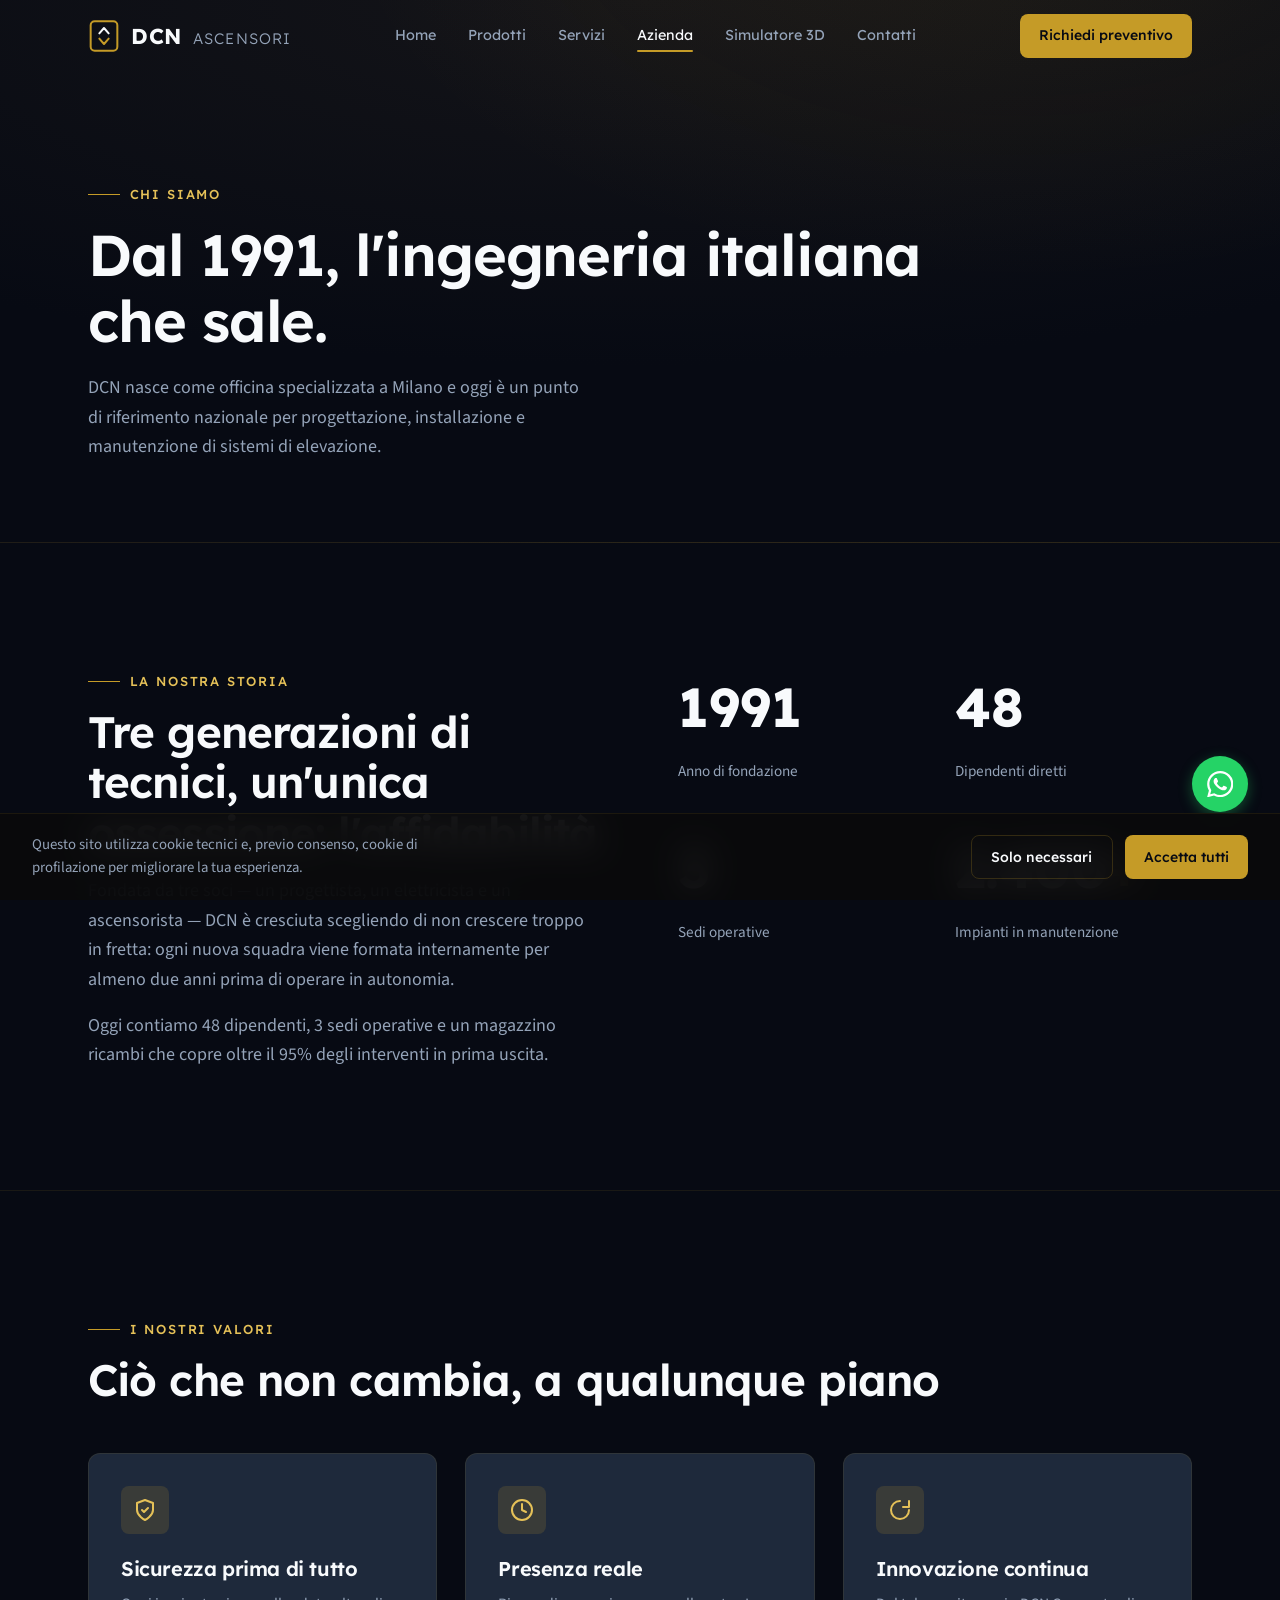
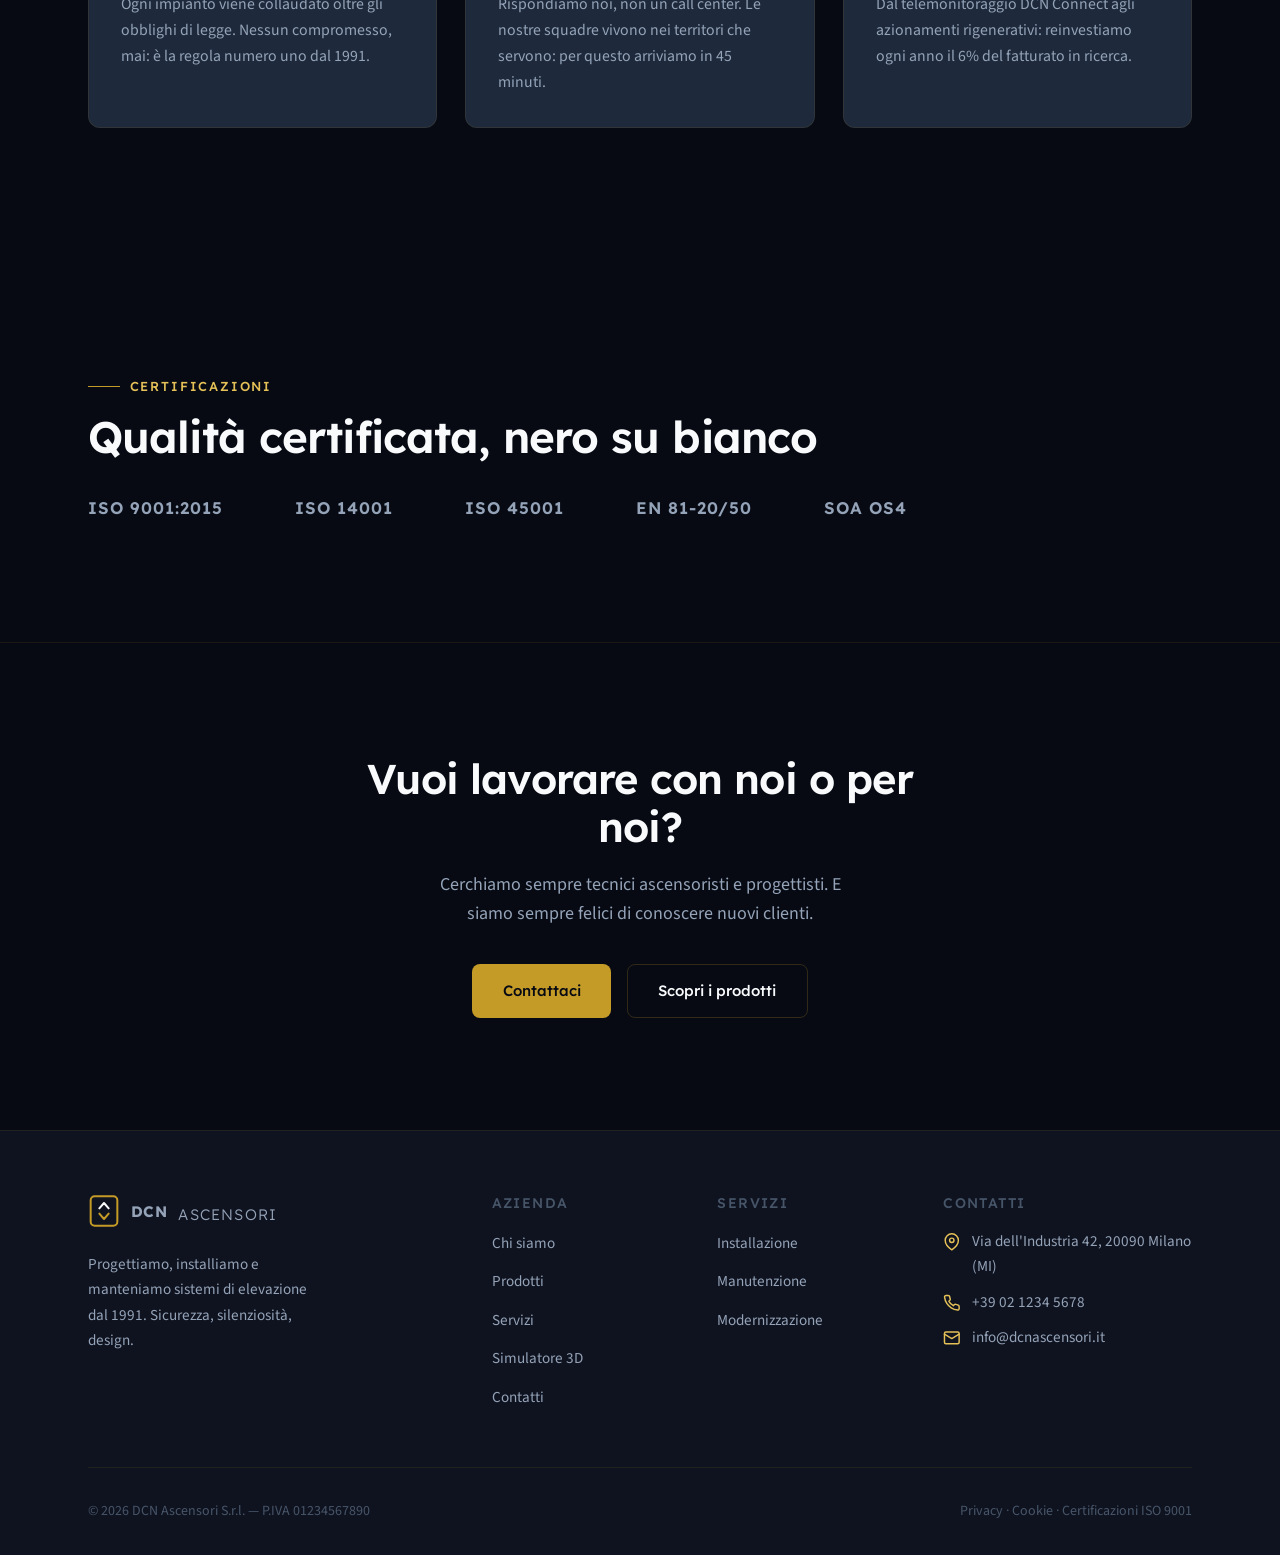
==== pages/azienda.html @ 8ec20c10 "inserito il prgetto completo" ====
<!DOCTYPE html>
<html lang="it">
<head>
  <meta charset="UTF-8" />
  <meta name="viewport" content="width=device-width, initial-scale=1.0" />
  <title>Azienda — DCN Ascensori</title>
  <meta name="description" content="DCN Ascensori dal 1991: storia, valori e certificazioni di un'azienda italiana specializzata in sistemi di elevazione." />
  <link rel="icon" type="image/svg+xml" href="../assets/img/favicon.svg" />

  <link rel="preconnect" href="https://fonts.googleapis.com" />
  <link rel="preconnect" href="https://fonts.gstatic.com" crossorigin />
  <link href="https://fonts.googleapis.com/css2?family=Lexend:wght@300;400;500;600;700&family=Source+Sans+3:wght@300;400;500;600&display=swap" rel="stylesheet" />

  <link rel="stylesheet" href="../css/base.css" />
  <link rel="stylesheet" href="../css/components.css" />
  <link rel="stylesheet" href="../css/pages.css" />
</head>
<body>

  <div class="page-loader" id="page-loader" aria-hidden="true"><div class="loader-spinner"></div></div>

  <header>
    <nav class="site-nav" aria-label="Principale">
      <div class="container">
        <a class="brand" href="../index.html" aria-label="DCN Ascensori — home">
          <svg viewBox="0 0 48 48" fill="none" aria-hidden="true">
            <rect x="4" y="2" width="40" height="44" rx="6" stroke="var(--accent)" stroke-width="3"/>
            <path d="M17 20l7-8 7 8" stroke="var(--text)" stroke-width="3" stroke-linecap="round" stroke-linejoin="round"/>
            <path d="M31 28l-7 8-7-8" stroke="var(--accent)" stroke-width="3" stroke-linecap="round" stroke-linejoin="round"/>
          </svg>
          DCN <span class="brand-suffix">Ascensori</span>
        </a>
        <ul class="nav-links" id="nav-links">
          <li><a href="../index.html">Home</a></li>
          <li><a href="prodotti.html">Prodotti</a></li>
          <li><a href="servizi.html">Servizi</a></li>
          <li><a href="azienda.html" aria-current="page">Azienda</a></li>
          <li><a href="elevator-3d.html">Simulatore 3D</a></li>
          <li><a href="contatti.html">Contatti</a></li>
        </ul>
        <a href="contatti.html" class="btn btn-primary btn-sm nav-cta">Richiedi preventivo</a>
        <button class="nav-toggle" aria-label="Apri menu" aria-expanded="false" aria-controls="nav-links">
          <svg class="icon-menu" viewBox="0 0 24 24" fill="none" stroke="currentColor" stroke-width="2" stroke-linecap="round"><path d="M4 7h16M4 12h16M4 17h16"/></svg>
          <svg class="icon-close" viewBox="0 0 24 24" fill="none" stroke="currentColor" stroke-width="2" stroke-linecap="round"><path d="M6 6l12 12M18 6L6 18"/></svg>
        </button>
      </div>
    </nav>
  </header>

  <main>
    <section class="page-hero">
      <div class="container">
        <span class="eyebrow reveal">Chi siamo</span>
        <h1 class="reveal">Dal 1991, l'ingegneria italiana che sale.</h1>
        <p class="section-lead reveal">DCN nasce come officina specializzata a Milano e oggi è un punto di riferimento nazionale per progettazione, installazione e manutenzione di sistemi di elevazione.</p>
      </div>
    </section>

    <section class="section" aria-labelledby="storia-title">
      <div class="container">
        <div class="history-block">
          <div>
            <span class="eyebrow reveal">La nostra storia</span>
            <h2 class="section-title reveal" id="storia-title">Tre generazioni di tecnici, un'unica ossessione: l'affidabilità</h2>
            <p class="section-lead reveal">Fondata da tre soci — un progettista, un elettricista e un ascensorista — DCN è cresciuta scegliendo di non crescere troppo in fretta: ogni nuova squadra viene formata internamente per almeno due anni prima di operare in autonomia.</p>
            <p class="section-lead reveal" style="margin-top:1rem;">Oggi contiamo 48 dipendenti, 3 sedi operative e un magazzino ricambi che copre oltre il 95% degli interventi in prima uscita.</p>
          </div>
          <div class="stats-grid reveal">
            <div>
              <div class="stat-value" data-count="1991" data-format="plain">0</div>
              <div class="stat-label">Anno di fondazione</div>
            </div>
            <div>
              <div class="stat-value" data-count="48">0</div>
              <div class="stat-label">Dipendenti diretti</div>
            </div>
            <div>
              <div class="stat-value" data-count="3">0</div>
              <div class="stat-label">Sedi operative</div>
            </div>
            <div>
              <div class="stat-value" data-count="2400">0<span class="suffix">+</span></div>
              <div class="stat-label">Impianti in manutenzione</div>
            </div>
          </div>
        </div>
      </div>
    </section>

    <section class="section solid-panel" aria-labelledby="valori-title">
      <div class="container">
        <span class="eyebrow reveal">I nostri valori</span>
        <h2 class="section-title reveal" id="valori-title">Ciò che non cambia, a qualunque piano</h2>

        <div class="values-grid">
          <article class="card reveal">
            <div class="card-icon">
              <svg viewBox="0 0 24 24" fill="none" stroke="currentColor" stroke-width="2" stroke-linecap="round" stroke-linejoin="round"><path d="M12 22s8-4 8-10V5l-8-3-8 3v7c0 6 8 10 8 10z"/><path d="M9 12l2 2 4-4"/></svg>
            </div>
            <h3>Sicurezza prima di tutto</h3>
            <p>Ogni impianto viene collaudato oltre gli obblighi di legge. Nessun compromesso, mai: è la regola numero uno dal 1991.</p>
          </article>
          <article class="card reveal" data-reveal-delay="1">
            <div class="card-icon">
              <svg viewBox="0 0 24 24" fill="none" stroke="currentColor" stroke-width="2" stroke-linecap="round" stroke-linejoin="round"><circle cx="12" cy="12" r="10"/><path d="M12 6v6l4 2"/></svg>
            </div>
            <h3>Presenza reale</h3>
            <p>Rispondiamo noi, non un call center. Le nostre squadre vivono nei territori che servono: per questo arriviamo in 45 minuti.</p>
          </article>
          <article class="card reveal" data-reveal-delay="2">
            <div class="card-icon">
              <svg viewBox="0 0 24 24" fill="none" stroke="currentColor" stroke-width="2" stroke-linecap="round" stroke-linejoin="round"><path d="M21 12a9 9 0 1 1-9-9"/><path d="M21 3v6h-6"/></svg>
            </div>
            <h3>Innovazione continua</h3>
            <p>Dal telemonitoraggio DCN Connect agli azionamenti rigenerativi: reinvestiamo ogni anno il 6% del fatturato in ricerca.</p>
          </article>
        </div>
      </div>
    </section>

    <section class="section" aria-labelledby="cert-title">
      <div class="container">
        <span class="eyebrow reveal">Certificazioni</span>
        <h2 class="section-title reveal" id="cert-title">Qualità certificata, nero su bianco</h2>
        <div class="logo-strip reveal" style="justify-content:flex-start;margin-top:2rem;">
          <span>ISO 9001:2015</span>
          <span>ISO 14001</span>
          <span>ISO 45001</span>
          <span>EN 81-20/50</span>
          <span>SOA OS4</span>
        </div>
      </div>
    </section>

    <section class="cta-band solid-panel" aria-labelledby="cta-title" style="border-top:1px solid var(--border);">
      <div class="container">
        <h2 class="reveal" id="cta-title" style="font-size:clamp(1.8rem,4vw,2.6rem);">Vuoi lavorare con noi o per noi?</h2>
        <p class="reveal" style="color:var(--text-muted);margin:1.2rem auto 2.2rem;max-width:48ch;">Cerchiamo sempre tecnici ascensoristi e progettisti. E siamo sempre felici di conoscere nuovi clienti.</p>
        <div class="hero-ctas reveal" style="display:flex;justify-content:center;gap:1rem;flex-wrap:wrap;">
          <a href="contatti.html" class="btn btn-primary">Contattaci</a>
          <a href="prodotti.html" class="btn btn-ghost">Scopri i prodotti</a>
        </div>
      </div>
    </section>
  </main>

  <footer class="site-footer">
    <div class="container">
      <div class="footer-grid">
        <div class="footer-about">
          <a class="brand" href="../index.html">
            <svg viewBox="0 0 48 48" fill="none" aria-hidden="true">
              <rect x="4" y="2" width="40" height="44" rx="6" stroke="var(--accent)" stroke-width="3"/>
              <path d="M17 20l7-8 7 8" stroke="var(--text)" stroke-width="3" stroke-linecap="round" stroke-linejoin="round"/>
              <path d="M31 28l-7 8-7-8" stroke="var(--accent)" stroke-width="3" stroke-linecap="round" stroke-linejoin="round"/>
            </svg>
            DCN <span class="brand-suffix">Ascensori</span>
          </a>
          <p>Progettiamo, installiamo e manteniamo sistemi di elevazione dal 1991. Sicurezza, silenziosità, design.</p>
        </div>
        <div>
          <h4>Azienda</h4>
          <ul>
            <li><a href="azienda.html">Chi siamo</a></li>
            <li><a href="prodotti.html">Prodotti</a></li>
            <li><a href="servizi.html">Servizi</a></li>
            <li><a href="elevator-3d.html">Simulatore 3D</a></li>
            <li><a href="contatti.html">Contatti</a></li>
          </ul>
        </div>
        <div>
          <h4>Servizi</h4>
          <ul>
            <li><a href="servizi.html#installazione">Installazione</a></li>
            <li><a href="servizi.html#manutenzione">Manutenzione</a></li>
            <li><a href="servizi.html#modernizzazione">Modernizzazione</a></li>
          </ul>
        </div>
        <div>
          <h4>Contatti</h4>
          <ul class="footer-contact">
            <li>
              <svg viewBox="0 0 24 24" fill="none" stroke="currentColor" stroke-width="2" stroke-linecap="round" stroke-linejoin="round" aria-hidden="true"><path d="M21 10c0 7-9 13-9 13s-9-6-9-13a9 9 0 0 1 18 0z"/><circle cx="12" cy="10" r="3"/></svg>
              Via dell'Industria 42, 20090 Milano (MI)
            </li>
            <li>
              <svg viewBox="0 0 24 24" fill="none" stroke="currentColor" stroke-width="2" stroke-linecap="round" stroke-linejoin="round" aria-hidden="true"><path d="M22 16.92v3a2 2 0 0 1-2.18 2 19.79 19.79 0 0 1-8.63-3.07 19.5 19.5 0 0 1-6-6 19.79 19.79 0 0 1-3.07-8.67A2 2 0 0 1 4.11 2h3a2 2 0 0 1 2 1.72c.13.96.36 1.9.7 2.81a2 2 0 0 1-.45 2.11L8.09 9.91a16 16 0 0 0 6 6l1.27-1.27a2 2 0 0 1 2.11-.45c.91.34 1.85.57 2.81.7A2 2 0 0 1 22 16.92z"/></svg>
              +39 02 1234 5678
            </li>
            <li>
              <svg viewBox="0 0 24 24" fill="none" stroke="currentColor" stroke-width="2" stroke-linecap="round" stroke-linejoin="round" aria-hidden="true"><rect x="2" y="4" width="20" height="16" rx="2"/><path d="M22 7l-10 6L2 7"/></svg>
              info@dcnascensori.it
            </li>
          </ul>
        </div>
      </div>
      <div class="footer-bottom">
        <span>&copy; <span id="current-year">2026</span> DCN Ascensori S.r.l. — P.IVA 01234567890</span>
        <span>Privacy · Cookie · Certificazioni ISO 9001</span>
      </div>
    </div>
  </footer>

  <button class="scroll-top" id="scroll-top" aria-label="Torna in cima">
    <svg viewBox="0 0 24 24" fill="none" stroke="currentColor" stroke-width="2.5" stroke-linecap="round" stroke-linejoin="round" width="22" height="22"><path d="M18 15l-6-6-6 6"/></svg>
  </button>
  <a class="floating-contact" href="https://wa.me/390212345678?text=Salve%2C%20vorrei%20informazioni%20sui%20vostri%20ascensori." target="_blank" rel="noopener noreferrer" aria-label="Contattaci su WhatsApp">
    <svg viewBox="0 0 24 24" fill="currentColor" width="28" height="28"><path d="M17.472 14.382c-.297-.149-1.758-.867-2.03-.967-.273-.099-.471-.148-.67.15-.197.297-.767.966-.94 1.164-.173.199-.347.223-.644.075-.297-.15-1.255-.463-2.39-1.475-.883-.788-1.48-1.761-1.653-2.059-.173-.297-.018-.458.13-.606.134-.133.298-.347.446-.52.149-.174.198-.298.298-.497.099-.198.05-.371-.025-.52-.075-.149-.669-1.612-.916-2.207-.242-.579-.487-.5-.669-.51-.173-.008-.371-.01-.57-.01-.198 0-.52.074-.792.372-.272.297-1.04 1.016-1.04 2.479 0 1.462 1.065 2.875 1.213 3.074.149.198 2.096 3.2 5.077 4.487.709.306 1.262.489 1.694.625.712.227 1.36.195 1.871.118.571-.085 1.758-.719 2.006-1.413.248-.694.248-1.289.173-1.413-.074-.124-.272-.198-.57-.347m-5.421 7.403h-.004a9.87 9.87 0 01-5.031-1.378l-.361-.214-3.741.982.998-3.648-.235-.374a9.86 9.86 0 01-1.51-5.26c.001-5.45 4.436-9.884 9.888-9.884 2.64 0 5.122 1.03 6.988 2.898a9.825 9.825 0 012.893 6.994c-.003 5.45-4.437 9.884-9.885 9.884m8.413-18.297A11.815 11.815 0 0012.05 0C5.495 0 .16 5.335.157 11.892c0 2.096.547 4.142 1.588 5.945L.057 24l6.305-1.654a11.882 11.882 0 005.683 1.448h.005c6.554 0 11.89-5.335 11.893-11.893a11.821 11.821 0 00-3.48-8.413z"/></svg>
  </a>
  <div class="cookie-banner" id="cookie-banner" role="dialog" aria-label="Consenso cookie">
    <div class="cookie-text"><p>Questo sito utilizza cookie tecnici e, previo consenso, cookie di profilazione per migliorare la tua esperienza.</p></div>
    <div class="cookie-actions">
      <button class="btn btn-ghost btn-sm" id="cookie-reject">Solo necessari</button>
      <button class="btn btn-primary btn-sm" id="cookie-accept">Accetta tutti</button>
    </div>
  </div>

  <script src="../js/main.js" defer></script>
</body>
</html>
---- css/base.css ----
/* ============================================================
   DCN Ascensori — base.css
   Design tokens, reset, tipografia, utility condivise
   ============================================================ */

:root {
  /* Colori */
  --bg: #070a13;
  --bg-elevated: #0f131f;
  --surface: #1e293b;
  --surface-2: #2d3748;
  --border: rgba(197, 155, 39, 0.1);
  --border-strong: rgba(197, 155, 39, 0.22);
  --text: #f8fafc;
  --text-muted: #94a3b8;
  --text-faint: #475569;
  --accent: #c59b27;
  --accent-bright: #e5c158;
  --accent-dim: rgba(197, 155, 39, 0.16);
  --accent-contrast: #070a13;

  /* Tipografia */
  --font-display: 'Lexend', sans-serif;
  --font-body: 'Source Sans 3', sans-serif;

  /* Scala z-index */
  --z-bg: -10;
  --z-content: 2;
  --z-overlay: 4;
  --z-nav: 50;
  --z-modal: 100;

  /* Motion */
  --ease-out: cubic-bezier(0.22, 1, 0.36, 1);
  --dur-fast: 200ms;
  --dur-med: 450ms;
  --dur-slow: 900ms;

  /* Layout */
  --container: 72rem;
  --nav-height: 4.5rem;
  --radius: 0.75rem;
  --radius-sm: 0.5rem;
}

*, *::before, *::after {
  margin: 0;
  padding: 0;
  box-sizing: border-box;
}

html {
  scroll-behavior: smooth;
}

html, body {
  overflow-x: hidden;
}

body {
  font-family: var(--font-body);
  font-size: 1.0625rem;
  line-height: 1.65;
  background: var(--bg);
  color: var(--text);
  -webkit-font-smoothing: antialiased;
  text-rendering: optimizeLegibility;
}

h1, h2, h3, h4 {
  font-family: var(--font-display);
  font-weight: 600;
  line-height: 1.15;
  letter-spacing: -0.02em;
}

p {
  max-width: 65ch;
}

img, svg, video, canvas {
  display: block;
  max-width: 100%;
}

a {
  color: inherit;
  text-decoration: none;
}

button {
  font: inherit;
  border: none;
  background: none;
  cursor: pointer;
}

::selection {
  background: var(--accent);
  color: var(--accent-contrast);
}

:focus-visible {
  outline: 2px solid var(--accent-bright);
  outline-offset: 3px;
  border-radius: 2px;
}

/* ---------- Utility ---------- */

.container {
  width: 100%;
  max-width: var(--container);
  margin-inline: auto;
  padding-inline: 1.5rem;
}

.eyebrow {
  display: inline-flex;
  align-items: center;
  gap: 0.6rem;
  font-family: var(--font-display);
  font-size: 0.8125rem;
  font-weight: 500;
  text-transform: uppercase;
  letter-spacing: 0.14em;
  color: var(--accent-bright);
}

.eyebrow::before {
  content: '';
  width: 2rem;
  height: 1px;
  background: var(--accent);
}

.section {
  padding-block: clamp(4rem, 10vw, 7.5rem);
}

.section-title {
  font-size: clamp(1.75rem, 4vw, 2.75rem);
  margin-top: 0.9rem;
  margin-bottom: 1.1rem;
}

.section-lead {
  color: var(--text-muted);
  font-size: 1.125rem;
}

.visually-hidden {
  position: absolute;
  width: 1px;
  height: 1px;
  overflow: hidden;
  clip: rect(0 0 0 0);
  white-space: nowrap;
}

/* ---------- Reveal on scroll ---------- */

.reveal {
  opacity: 0;
  transform: translateY(28px);
  transition:
    opacity var(--dur-slow) var(--ease-out),
    transform var(--dur-slow) var(--ease-out);
}

.reveal.is-visible {
  opacity: 1;
  transform: translateY(0);
}

.reveal-blur {
  opacity: 0;
  transform: translateY(32px);
  filter: blur(8px);
  transition:
    opacity 1s var(--ease-out),
    transform 1s var(--ease-out),
    filter 1s var(--ease-out);
}

.reveal-blur.is-visible {
  opacity: 1;
  transform: translateY(0);
  filter: blur(0);
}

[data-reveal-delay='1'] { transition-delay: 100ms; }
[data-reveal-delay='2'] { transition-delay: 200ms; }
[data-reveal-delay='3'] { transition-delay: 300ms; }

/* ---------- Reduced motion ---------- */

@media (prefers-reduced-motion: reduce) {
  html {
    scroll-behavior: auto;
  }

  *, *::before, *::after {
    animation-duration: 0.01ms !important;
    animation-iteration-count: 1 !important;
    transition-duration: 0.01ms !important;
  }

  .reveal, .reveal-blur {
    opacity: 1;
    transform: none;
    filter: none;
  }
}
---- css/components.css ----
/* ============================================================
   DCN Ascensori — components.css
   Navigazione, bottoni, card, form, footer
   ============================================================ */

/* ---------- Navigazione ---------- */

.site-nav {
  position: fixed;
  top: 0;
  left: 0;
  right: 0;
  z-index: var(--z-nav);
  height: var(--nav-height);
  display: flex;
  align-items: center;
  transition: background var(--dur-fast) ease, border-color var(--dur-fast) ease;
  border-bottom: 1px solid transparent;
}

.site-nav.is-scrolled {
  background: rgba(10, 10, 11, 0.82);
  backdrop-filter: blur(14px);
  -webkit-backdrop-filter: blur(14px);
  border-bottom-color: var(--border);
}

.site-nav .container {
  display: flex;
  align-items: center;
  justify-content: space-between;
  gap: 2rem;
}

.brand {
  display: inline-flex;
  align-items: center;
  gap: 0.7rem;
  font-family: var(--font-display);
  font-weight: 700;
  font-size: 1.35rem;
  letter-spacing: 0.02em;
}

.brand svg {
  width: 2rem;
  height: 2rem;
}

.brand .brand-suffix {
  font-weight: 300;
  color: var(--text-muted);
  font-size: 0.95rem;
  letter-spacing: 0.08em;
  text-transform: uppercase;
  margin-top: 0.35rem;
}

.nav-links {
  display: flex;
  align-items: center;
  gap: 2rem;
  list-style: none;
}

.nav-links a {
  font-family: var(--font-display);
  font-size: 0.9rem;
  font-weight: 400;
  color: var(--text-muted);
  transition: color var(--dur-fast) ease;
  padding-block: 0.5rem;
}

.nav-links a:hover,
.nav-links a[aria-current='page'] {
  color: var(--text);
}

.nav-links a[aria-current='page'] {
  position: relative;
}

.nav-links a[aria-current='page']::after {
  content: '';
  position: absolute;
  left: 0;
  right: 0;
  bottom: 0;
  height: 2px;
  background: var(--accent);
  border-radius: 2px;
}

.nav-cta {
  display: none;
}

@media (min-width: 900px) {
  .nav-cta { display: inline-flex; }
}

/* Toggle mobile */
.nav-toggle {
  display: none;
  width: 44px;
  height: 44px;
  align-items: center;
  justify-content: center;
  color: var(--text);
  cursor: pointer;
}

.nav-toggle svg { width: 26px; height: 26px; }
.nav-toggle .icon-close { display: none; }

@media (max-width: 899px) {
  .nav-toggle { display: inline-flex; }

  .nav-links {
    position: fixed;
    inset: var(--nav-height) 0 auto 0;
    flex-direction: column;
    align-items: stretch;
    gap: 0;
    background: rgba(10, 10, 11, 0.97);
    backdrop-filter: blur(18px);
    -webkit-backdrop-filter: blur(18px);
    border-bottom: 1px solid var(--border);
    padding: 0.75rem 1.5rem 1.5rem;
    transform: translateY(-8px);
    opacity: 0;
    visibility: hidden;
    transition:
      opacity var(--dur-fast) ease,
      transform var(--dur-fast) ease,
      visibility var(--dur-fast);
  }

  .nav-links.is-open {
    opacity: 1;
    transform: translateY(0);
    visibility: visible;
  }

  .nav-links a {
    display: block;
    padding: 0.9rem 0.25rem;
    font-size: 1.05rem;
    border-bottom: 1px solid var(--border);
  }

  .nav-links li:last-child a { border-bottom: none; }

  body.nav-open .nav-toggle .icon-menu { display: none; }
  body.nav-open .nav-toggle .icon-close { display: block; }
}

/* ---------- Bottoni ---------- */

.btn {
  display: inline-flex;
  align-items: center;
  justify-content: center;
  gap: 0.55rem;
  font-family: var(--font-display);
  font-size: 0.9375rem;
  font-weight: 500;
  padding: 0.85rem 1.9rem;
  border-radius: var(--radius-sm);
  cursor: pointer;
  transition:
    background var(--dur-fast) ease,
    border-color var(--dur-fast) ease,
    color var(--dur-fast) ease,
    box-shadow var(--dur-fast) ease;
  min-height: 44px;
}

.btn svg { width: 1.1em; height: 1.1em; }

.btn-primary {
  background: var(--accent);
  color: var(--accent-contrast);
}

.btn-primary:hover {
  background: var(--accent-bright);
  box-shadow: 0 8px 30px rgba(212, 163, 25, 0.25);
}

.btn-ghost {
  background: transparent;
  color: var(--text);
  border: 1px solid var(--border-strong);
}

.btn-ghost:hover {
  border-color: var(--accent);
  color: var(--accent-bright);
}

.btn-sm {
  padding: 0.55rem 1.2rem;
  font-size: 0.875rem;
}

/* ---------- Card ---------- */

.card {
  background: var(--surface);
  border: 1px solid var(--border);
  border-radius: var(--radius);
  padding: 2rem;
  transition:
    border-color var(--dur-fast) ease,
    background var(--dur-fast) ease,
    box-shadow var(--dur-med) var(--ease-out);
}

a.card { cursor: pointer; }

.card:hover {
  border-color: var(--border-strong);
  background: var(--surface-2);
  box-shadow: 0 20px 50px rgba(0, 0, 0, 0.45);
}

.card-icon {
  display: inline-flex;
  align-items: center;
  justify-content: center;
  width: 3rem;
  height: 3rem;
  border-radius: var(--radius-sm);
  background: var(--accent-dim);
  color: var(--accent-bright);
  margin-bottom: 1.4rem;
}

.card-icon svg { width: 1.5rem; height: 1.5rem; }

.card h3 {
  font-size: 1.25rem;
  margin-bottom: 0.7rem;
}

.card p {
  color: var(--text-muted);
  font-size: 0.9875rem;
}

.card-link {
  display: inline-flex;
  align-items: center;
  gap: 0.4rem;
  margin-top: 1.3rem;
  font-family: var(--font-display);
  font-size: 0.875rem;
  font-weight: 500;
  color: var(--accent-bright);
  transition: gap var(--dur-fast) ease;
}

.card:hover .card-link { gap: 0.7rem; }

/* ---------- Form ---------- */

.form-grid {
  display: grid;
  grid-template-columns: 1fr 1fr;
  gap: 1.25rem;
}

.form-field {
  display: flex;
  flex-direction: column;
  gap: 0.45rem;
}

.form-field.full { grid-column: 1 / -1; }

.form-field label {
  font-family: var(--font-display);
  font-size: 0.875rem;
  font-weight: 500;
  color: var(--text-muted);
}

.form-field label .required {
  color: var(--accent-bright);
}

.form-field input,
.form-field select,
.form-field textarea {
  font: inherit;
  color: var(--text);
  background: var(--bg-elevated);
  border: 1px solid var(--border-strong);
  border-radius: var(--radius-sm);
  padding: 0.8rem 1rem;
  min-height: 44px;
  transition: border-color var(--dur-fast) ease;
  width: 100%;
}

.form-field textarea {
  resize: vertical;
  min-height: 8rem;
}

.form-field input:focus,
.form-field select:focus,
.form-field textarea:focus {
  outline: none;
  border-color: var(--accent);
}

.form-field input[aria-invalid='true'],
.form-field textarea[aria-invalid='true'] {
  border-color: #dc6a5a;
}

.form-error {
  font-size: 0.8375rem;
  color: #e08477;
  min-height: 1.1em;
}

.form-success {
  display: none;
  align-items: flex-start;
  gap: 0.8rem;
  background: rgba(74, 160, 100, 0.12);
  border: 1px solid rgba(74, 160, 100, 0.4);
  border-radius: var(--radius-sm);
  padding: 1rem 1.25rem;
  color: #9fd6ae;
  margin-top: 1.25rem;
}

.form-success.is-visible { display: flex; }

@media (max-width: 640px) {
  .form-grid { grid-template-columns: 1fr; }
}

/* ---------- Footer ---------- */

.site-footer {
  position: relative;
  z-index: var(--z-content);
  background: var(--bg-elevated);
  border-top: 1px solid var(--border);
  padding-block: 4rem 2rem;
}

.footer-grid {
  display: grid;
  grid-template-columns: 2fr 1fr 1fr 1.4fr;
  gap: 3rem;
  margin-bottom: 3.5rem;
}

.footer-grid h4 {
  font-size: 0.875rem;
  text-transform: uppercase;
  letter-spacing: 0.1em;
  color: var(--text-faint);
  margin-bottom: 1.1rem;
  font-weight: 500;
}

.footer-grid ul {
  list-style: none;
  display: flex;
  flex-direction: column;
  gap: 0.65rem;
}

.footer-grid a {
  color: var(--text-muted);
  font-size: 0.95rem;
  transition: color var(--dur-fast) ease;
}

.footer-grid a:hover { color: var(--text); }

.footer-about p {
  color: var(--text-muted);
  font-size: 0.95rem;
  margin-top: 1rem;
  max-width: 30ch;
}

.footer-contact li {
  display: flex;
  gap: 0.7rem;
  align-items: flex-start;
  color: var(--text-muted);
  font-size: 0.95rem;
}

.footer-contact svg {
  width: 1.1rem;
  height: 1.1rem;
  flex-shrink: 0;
  margin-top: 0.25rem;
  color: var(--accent-bright);
}

.footer-bottom {
  display: flex;
  align-items: center;
  justify-content: space-between;
  gap: 1rem;
  flex-wrap: wrap;
  padding-top: 2rem;
  border-top: 1px solid var(--border);
  color: var(--text-faint);
  font-size: 0.875rem;
}

@media (max-width: 900px) {
  .footer-grid { grid-template-columns: 1fr 1fr; }
}

@media (max-width: 560px) {
  .footer-grid { grid-template-columns: 1fr; gap: 2.25rem; }
}

/* ---------- Testimonials Carousel ---------- */

.testimonials-grid {
  display: grid;
  grid-template-columns: repeat(3, 1fr);
  gap: 2rem;
  margin-top: 3rem;
}

.testimonial-card {
  background: var(--surface);
  border: 1px solid var(--border);
  border-radius: var(--radius);
  padding: 2.25rem 2rem;
  display: flex;
  flex-direction: column;
  gap: 1.25rem;
  transition:
    border-color var(--dur-fast) ease,
    background var(--dur-fast) ease,
    box-shadow var(--dur-med) var(--ease-out);
}

.testimonial-card:hover {
  border-color: var(--border-strong);
  background: var(--surface-2);
  box-shadow: 0 20px 50px rgba(0, 0, 0, 0.4);
}

.testimonial-stars {
  display: flex;
  gap: 0.2rem;
  font-size: 1.15rem;
  color: var(--accent-bright);
}

.testimonial-quote {
  font-style: italic;
  font-size: 1.075rem;
  line-height: 1.7;
  color: var(--text);
  position: relative;
  padding-left: 1.25rem;
  border-left: 2px solid var(--accent-dim);
  flex-grow: 1;
}

.testimonial-quote::before {
  content: '\201C';
  position: absolute;
  top: -0.4rem;
  left: -0.1rem;
  font-size: 2.2rem;
  font-style: normal;
  line-height: 1;
  color: var(--accent);
  opacity: 0.45;
}

.testimonial-author {
  display: flex;
  flex-direction: column;
  gap: 0.15rem;
  margin-top: auto;
}

.testimonial-author strong {
  font-family: var(--font-display);
  font-weight: 600;
  font-size: 0.9375rem;
  color: var(--text);
}

.testimonial-author span {
  font-size: 0.8375rem;
  color: var(--text-faint);
}

@media (max-width: 900px) {
  .testimonials-grid { grid-template-columns: 1fr 1fr; }
}

@media (max-width: 640px) {
  .testimonials-grid { grid-template-columns: 1fr; }
}

/* ---------- FAQ Accordion ---------- */

.faq-list {
  display: flex;
  flex-direction: column;
  gap: 0.75rem;
  margin-top: 3rem;
  max-width: 48rem;
  margin-inline: auto;
}

.faq-item {
  background: var(--surface);
  border: 1px solid var(--border);
  border-radius: var(--radius);
  overflow: hidden;
  transition: border-color var(--dur-fast) ease;
}

.faq-item:hover {
  border-color: var(--border-strong);
}

.faq-item.is-open {
  border-color: var(--accent-dim);
}

.faq-question {
  display: flex;
  align-items: center;
  justify-content: space-between;
  gap: 1.5rem;
  width: 100%;
  padding: 1.25rem 1.5rem;
  font-family: var(--font-display);
  font-size: 1.0625rem;
  font-weight: 500;
  color: var(--text);
  text-align: left;
  cursor: pointer;
  background: transparent;
  border: none;
  transition: color var(--dur-fast) ease;
}

.faq-question:hover {
  color: var(--accent-bright);
}

.faq-question::after {
  content: '+';
  flex-shrink: 0;
  display: flex;
  align-items: center;
  justify-content: center;
  width: 1.75rem;
  height: 1.75rem;
  font-size: 1.35rem;
  font-weight: 300;
  line-height: 1;
  color: var(--accent-bright);
  border-radius: 50%;
  background: var(--accent-dim);
  transition: transform var(--dur-med) var(--ease-out);
}

.faq-item.is-open .faq-question::after {
  content: '\00d7';
  transform: rotate(90deg);
}

.faq-answer {
  max-height: 0;
  overflow: hidden;
  transition: max-height var(--dur-med) var(--ease-out);
}

.faq-answer p {
  padding: 0 1.5rem 1.5rem;
  color: var(--text-muted);
  font-size: 0.9875rem;
  line-height: 1.7;
}

.faq-icon { display: none; }

.faq-item.is-open .faq-answer {
  max-height: 40rem;
}

/* ---------- Cookie Banner ---------- */

@keyframes cookie-slide-up {
  from {
    transform: translateY(100%);
    opacity: 0;
  }
  to {
    transform: translateY(0);
    opacity: 1;
  }
}

.cookie-banner {
  position: fixed;
  bottom: 0;
  left: 0;
  right: 0;
  z-index: var(--z-modal);
  display: flex;
  align-items: center;
  justify-content: space-between;
  gap: 2rem;
  padding: 1.25rem 2rem;
  background: rgba(10, 10, 11, 0.92);
  backdrop-filter: blur(16px);
  -webkit-backdrop-filter: blur(16px);
  border-top: 1px solid var(--border);
  animation: cookie-slide-up var(--dur-med) var(--ease-out) both;
  transition:
    transform var(--dur-med) var(--ease-out),
    opacity var(--dur-fast) ease,
    visibility var(--dur-fast);
}

.cookie-banner.is-hidden {
  transform: translateY(100%);
  opacity: 0;
  visibility: hidden;
  pointer-events: none;
}

.cookie-text {
  color: var(--text-muted);
  font-size: 0.925rem;
  line-height: 1.55;
  max-width: 60ch;
}

.cookie-text a {
  color: var(--accent-bright);
  text-decoration: underline;
  text-underline-offset: 2px;
  transition: color var(--dur-fast) ease;
}

.cookie-text a:hover {
  color: var(--text);
}

.cookie-actions {
  display: flex;
  align-items: center;
  gap: 0.75rem;
  flex-shrink: 0;
}

@media (max-width: 640px) {
  .cookie-banner {
    flex-direction: column;
    align-items: stretch;
    gap: 1rem;
    padding: 1.25rem 1.5rem;
  }

  .cookie-actions {
    justify-content: stretch;
  }

  .cookie-actions .btn {
    flex: 1;
  }
}

/* ---------- Scroll-to-top ---------- */

.scroll-top {
  position: fixed;
  bottom: 2rem;
  right: 2rem;
  z-index: 40;
  display: flex;
  align-items: center;
  justify-content: center;
  width: 48px;
  height: 48px;
  border-radius: 50%;
  background: var(--accent);
  color: var(--accent-contrast);
  border: none;
  cursor: pointer;
  opacity: 0;
  transform: translateY(16px);
  transition:
    opacity var(--dur-fast) ease,
    transform var(--dur-med) var(--ease-out),
    background var(--dur-fast) ease,
    box-shadow var(--dur-fast) ease;
  box-shadow: 0 4px 20px rgba(212, 163, 25, 0.25);
}

.scroll-top svg {
  width: 1.25rem;
  height: 1.25rem;
}

.scroll-top.is-visible {
  opacity: 1;
  transform: translateY(0);
}

.scroll-top:hover {
  background: var(--accent-bright);
  box-shadow: 0 8px 32px rgba(212, 163, 25, 0.35);
}

/* ---------- Floating Contact (WhatsApp) ---------- */

@keyframes floating-pulse {
  0% { box-shadow: 0 4px 14px rgba(37, 211, 102, 0.35); }
  50% { box-shadow: 0 4px 28px rgba(37, 211, 102, 0.55); }
  100% { box-shadow: 0 4px 14px rgba(37, 211, 102, 0.35); }
}

.floating-contact {
  position: fixed;
  bottom: 5.5rem;
  right: 2rem;
  z-index: 40;
  display: flex;
  align-items: center;
  justify-content: center;
  width: 56px;
  height: 56px;
  border-radius: 50%;
  background: #25D366;
  color: #fff;
  border: none;
  cursor: pointer;
  box-shadow: 0 4px 14px rgba(37, 211, 102, 0.35);
  transition:
    transform var(--dur-fast) ease,
    box-shadow var(--dur-fast) ease;
}

.floating-contact svg {
  width: 1.65rem;
  height: 1.65rem;
}

.floating-contact:hover {
  transform: scale(1.08);
  animation: floating-pulse 1.5s ease-in-out infinite;
}

/* ---------- Page Loader ---------- */

@keyframes loader-spin {
  to { transform: rotate(360deg); }
}

@keyframes loader-fade-out {
  to {
    opacity: 0;
    visibility: hidden;
  }
}

.page-loader {
  position: fixed;
  inset: 0;
  z-index: 9999;
  display: flex;
  align-items: center;
  justify-content: center;
  background: var(--bg);
  transition:
    opacity var(--dur-med) ease,
    visibility var(--dur-med);
}

.page-loader.is-loaded {
  opacity: 0;
  visibility: hidden;
  pointer-events: none;
}

.loader-spinner {
  width: 44px;
  height: 44px;
  border-radius: 50%;
  border: 3px solid var(--border);
  border-top-color: var(--accent-bright);
  animation: loader-spin 0.8s linear infinite;
}

/* ---------- Product Card Images ---------- */

.product-visual img {
  width: 100%;
  height: 100%;
  object-fit: cover;
  transition: transform 0.5s var(--ease-out);
}

.product-card:hover .product-visual img {
  transform: scale(1.05);
}

/* ---------- Map Container ---------- */

.map-container {
  width: 100%;
  height: 350px;
  border-radius: var(--radius);
  overflow: hidden;
  border: 1px solid var(--border);
  margin-top: 2.5rem;
}

.map-container iframe {
  width: 100%;
  height: 100%;
  border: 0;
  filter: brightness(0.8) contrast(1.1);
}
---- css/pages.css ----
/* ============================================================
   DCN Ascensori — pages.css
   Pagine interne: hero compatto, griglie, timeline, contatti
   ============================================================ */

/* ---------- Hero pagina ---------- */

.page-hero {
  position: relative;
  padding-top: calc(var(--nav-height) + clamp(3.5rem, 9vw, 6.5rem));
  padding-bottom: clamp(3rem, 7vw, 5rem);
  background:
    radial-gradient(90% 120% at 80% -20%, rgba(212, 163, 25, 0.08) 0%, transparent 60%),
    radial-gradient(120% 90% at 50% 0%, #141418 0%, var(--bg) 75%);
  border-bottom: 1px solid var(--border);
}

.page-hero h1 {
  font-size: clamp(2.2rem, 5.5vw, 3.6rem);
  margin-top: 1rem;
  max-width: 22ch;
}

.page-hero .section-lead {
  margin-top: 1.2rem;
  max-width: 56ch;
}

/* ---------- Griglia prodotti ---------- */

.products-grid {
  display: grid;
  grid-template-columns: repeat(2, 1fr);
  gap: 1.75rem;
}

.product-card {
  display: flex;
  flex-direction: column;
  overflow: hidden;
  padding: 0;
}

.product-visual {
  height: 220px;
  display: flex;
  align-items: center;
  justify-content: center;
  background:
    linear-gradient(160deg, rgba(212, 163, 25, 0.08), transparent 55%),
    var(--bg-elevated);
  border-bottom: 1px solid var(--border);
  color: var(--accent-bright);
}

.product-visual svg {
  width: 5rem;
  height: 5rem;
  opacity: 0.9;
}

.product-body {
  padding: 2rem;
  display: flex;
  flex-direction: column;
  flex: 1;
}

.product-body h3 { font-size: 1.35rem; }

.product-tag {
  align-self: flex-start;
  font-family: var(--font-display);
  font-size: 0.75rem;
  font-weight: 500;
  text-transform: uppercase;
  letter-spacing: 0.1em;
  color: var(--accent-bright);
  background: var(--accent-dim);
  border-radius: 999px;
  padding: 0.3rem 0.8rem;
  margin-bottom: 1rem;
}

.spec-list {
  list-style: none;
  margin-top: 1.4rem;
  display: flex;
  flex-direction: column;
  gap: 0.55rem;
  font-size: 0.9375rem;
  color: var(--text-muted);
}

.spec-list li {
  display: flex;
  justify-content: space-between;
  gap: 1rem;
  border-bottom: 1px dashed var(--border);
  padding-bottom: 0.55rem;
}

.spec-list li span:last-child {
  color: var(--text);
  font-family: var(--font-display);
  font-size: 0.875rem;
  text-align: right;
}

/* ---------- Timeline processo ---------- */

.timeline {
  list-style: none;
  position: relative;
  margin-top: 3rem;
  display: flex;
  flex-direction: column;
  gap: 2.5rem;
  padding-left: 3rem;
}

.timeline::before {
  content: '';
  position: absolute;
  left: 1.05rem;
  top: 0.5rem;
  bottom: 0.5rem;
  width: 1px;
  background: linear-gradient(to bottom, var(--accent), var(--border));
}

.timeline li { position: relative; }

.timeline .step-num {
  position: absolute;
  left: -3rem;
  top: 0;
  width: 2.2rem;
  height: 2.2rem;
  display: flex;
  align-items: center;
  justify-content: center;
  border-radius: 50%;
  background: var(--surface);
  border: 1px solid var(--accent);
  color: var(--accent-bright);
  font-family: var(--font-display);
  font-weight: 600;
  font-size: 0.9rem;
}

.timeline h3 {
  font-size: 1.2rem;
  margin-bottom: 0.5rem;
}

.timeline p {
  color: var(--text-muted);
  font-size: 0.9875rem;
}

/* ---------- Piani manutenzione ---------- */

.plans-grid {
  display: grid;
  grid-template-columns: repeat(3, 1fr);
  gap: 1.75rem;
  margin-top: 3rem;
  align-items: stretch;
}

.plan-card {
  display: flex;
  flex-direction: column;
}

.plan-card.featured {
  border-color: var(--accent);
  box-shadow: 0 0 0 1px var(--accent), 0 24px 60px rgba(212, 163, 25, 0.1);
}

.plan-card .plan-name {
  font-family: var(--font-display);
  font-size: 1.05rem;
  font-weight: 600;
}

.plan-card .plan-desc {
  color: var(--text-muted);
  font-size: 0.9375rem;
  margin-top: 0.5rem;
}

.plan-features {
  list-style: none;
  margin-block: 1.5rem;
  display: flex;
  flex-direction: column;
  gap: 0.7rem;
  flex: 1;
}

.plan-features li {
  display: flex;
  gap: 0.6rem;
  align-items: flex-start;
  font-size: 0.9375rem;
  color: var(--text-muted);
}

.plan-features svg {
  width: 1.1rem;
  height: 1.1rem;
  flex-shrink: 0;
  margin-top: 0.2rem;
  color: var(--accent-bright);
}

/* ---------- Valori azienda ---------- */

/* Stats (shared across pages) */
.stats-grid {
  display: grid;
  grid-template-columns: repeat(4, 1fr);
  gap: 2rem;
  text-align: center;
}

.stat-value {
  font-family: var(--font-display);
  font-size: clamp(2.2rem, 5vw, 3.4rem);
  font-weight: 700;
  color: var(--text);
}

.stat-value .suffix { color: var(--accent-bright); }

.stat-label {
  color: var(--text-muted);
  font-size: 0.95rem;
  margin-top: 0.4rem;
}

/* Solid panel */
.solid-panel {
  position: relative;
  background: var(--bg);
  border-top: 1px solid var(--border);
}

/* CTA band */
.cta-band {
  text-align: center;
  padding-block: clamp(4.5rem, 10vw, 7rem);
}

.cta-band h2 {
  font-size: clamp(1.9rem, 4.5vw, 3rem);
  max-width: 40rem;
  margin-inline: auto;
}

.cta-band p {
  color: var(--text-muted);
  margin: 1.2rem auto 2.2rem;
  font-size: 1.125rem;
}

/* Logo strip */
.logo-strip {
  display: flex;
  justify-content: center;
  align-items: center;
  gap: clamp(2rem, 6vw, 4.5rem);
  flex-wrap: wrap;
  opacity: 0.55;
}

.logo-strip span {
  font-family: var(--font-display);
  font-weight: 600;
  font-size: 1.05rem;
  letter-spacing: 0.06em;
  color: var(--text-muted);
  white-space: nowrap;
}

.values-grid {
  display: grid;
  grid-template-columns: repeat(3, 1fr);
  gap: 1.75rem;
  margin-top: 3rem;
}

.history-block {
  display: grid;
  grid-template-columns: 1fr 1fr;
  gap: clamp(2rem, 6vw, 5rem);
  align-items: start;
}

.history-block .stats-grid {
  grid-template-columns: repeat(2, 1fr);
  text-align: left;
  gap: 2.5rem;
}

/* ---------- Contatti ---------- */

.contact-layout {
  display: grid;
  grid-template-columns: 1.2fr 1fr;
  gap: clamp(2.5rem, 6vw, 5rem);
  align-items: start;
}

.contact-info-list {
  list-style: none;
  display: flex;
  flex-direction: column;
  gap: 1.5rem;
  margin-top: 2.25rem;
}

.contact-info-list li {
  display: flex;
  gap: 1rem;
  align-items: flex-start;
}

.contact-info-list .card-icon {
  margin-bottom: 0;
  flex-shrink: 0;
  width: 2.6rem;
  height: 2.6rem;
}

.contact-info-list strong {
  font-family: var(--font-display);
  font-weight: 600;
  display: block;
  margin-bottom: 0.15rem;
}

.contact-info-list span {
  color: var(--text-muted);
  font-size: 0.95rem;
}

.emergency-banner {
  display: flex;
  align-items: center;
  gap: 1rem;
  background: var(--accent-dim);
  border: 1px solid rgba(212, 163, 25, 0.35);
  border-radius: var(--radius);
  padding: 1.25rem 1.5rem;
  margin-top: 2.5rem;
}

.emergency-banner svg {
  width: 1.6rem;
  height: 1.6rem;
  color: var(--accent-bright);
  flex-shrink: 0;
}

.emergency-banner strong { font-family: var(--font-display); }

.emergency-banner p {
  font-size: 0.9375rem;
  color: var(--text-muted);
}

/* ---------- Responsive ---------- */

@media (max-width: 900px) {
  .products-grid,
  .plans-grid,
  .values-grid { grid-template-columns: 1fr; }

  .stats-grid { grid-template-columns: repeat(2, 1fr); }

  .history-block,
  .contact-layout { grid-template-columns: 1fr; }
}
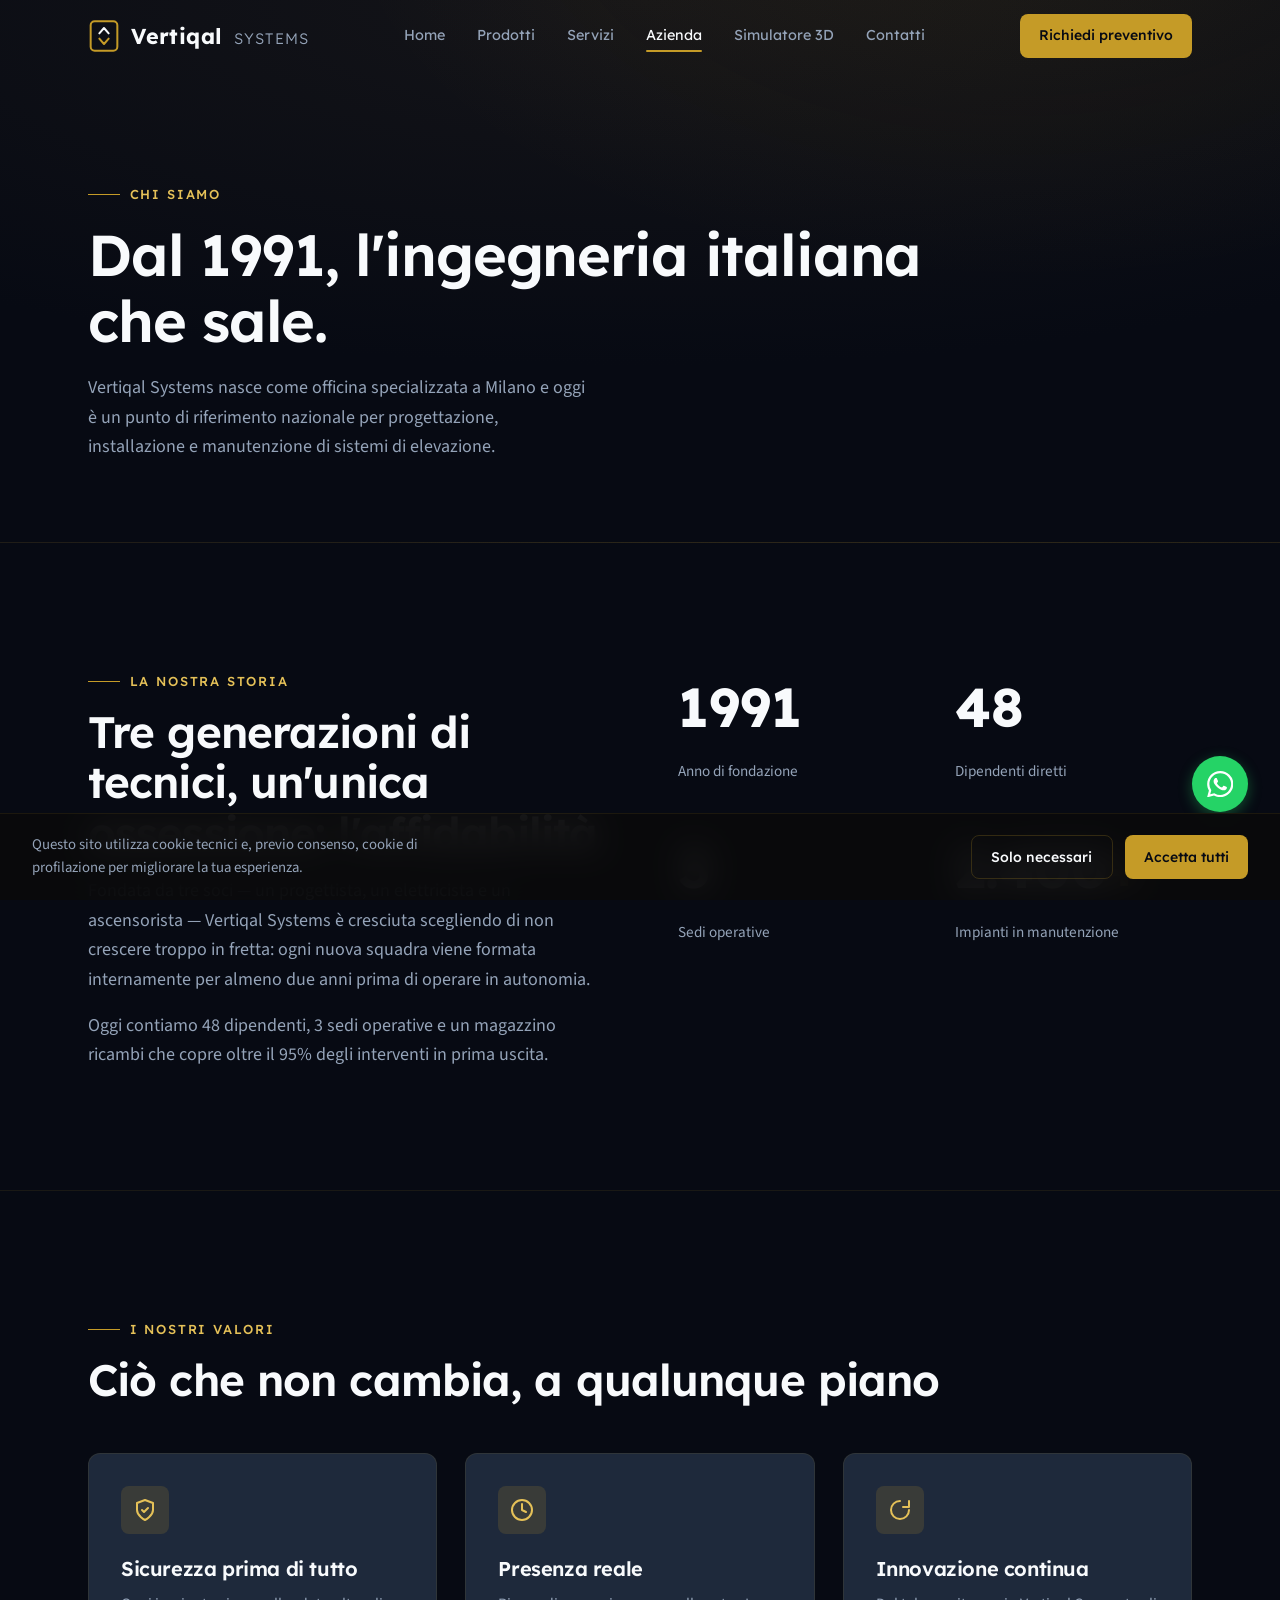
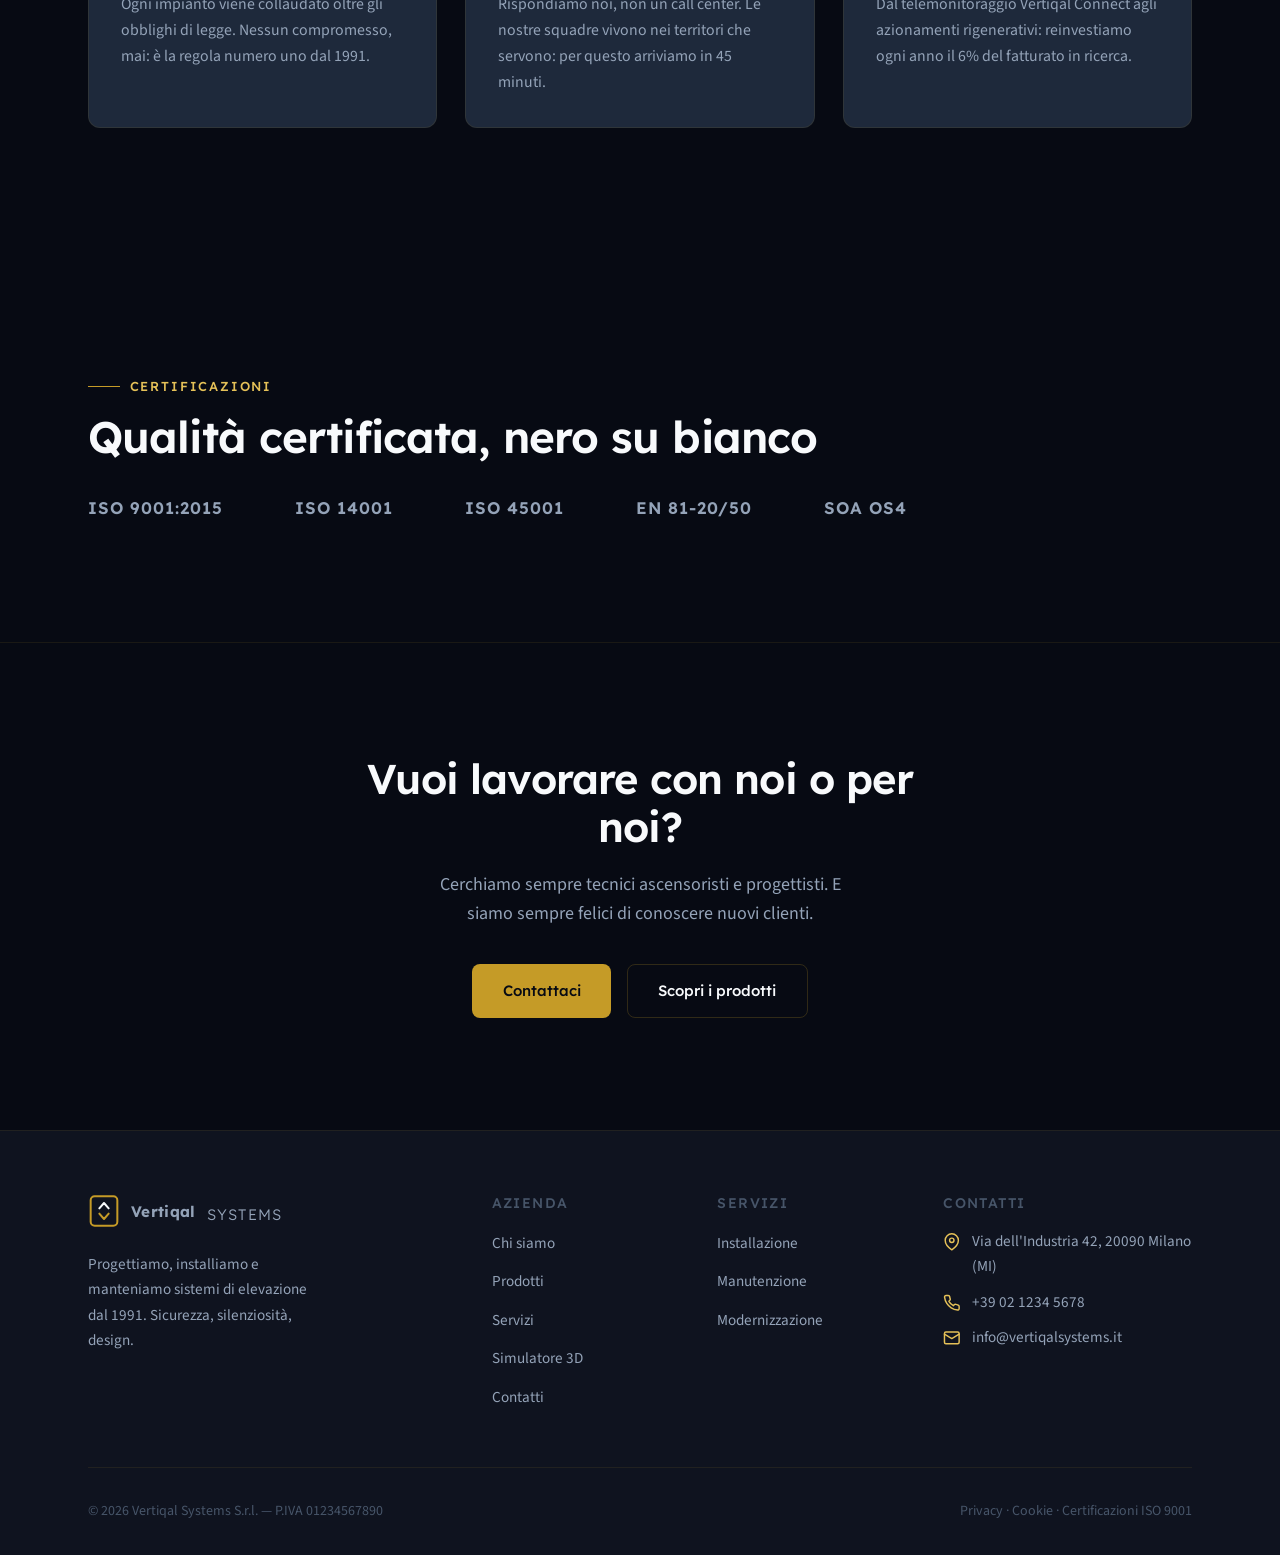
==== commit f028e9b7: "apportate modifiche" ====
--- a/pages/azienda.html
+++ b/pages/azienda.html
@@ -3,8 +3,8 @@
 <head>
   <meta charset="UTF-8" />
   <meta name="viewport" content="width=device-width, initial-scale=1.0" />
-  <title>Azienda — DCN Ascensori</title>
-  <meta name="description" content="DCN Ascensori dal 1991: storia, valori e certificazioni di un'azienda italiana specializzata in sistemi di elevazione." />
+  <title>Azienda — Vertiqal Systems</title>
+  <meta name="description" content="Vertiqal Systems dal 1991: storia, valori e certificazioni di un'azienda italiana specializzata in sistemi di elevazione." />
   <link rel="icon" type="image/svg+xml" href="../assets/img/favicon.svg" />
 
   <link rel="preconnect" href="https://fonts.googleapis.com" />
@@ -22,13 +22,13 @@
   <header>
     <nav class="site-nav" aria-label="Principale">
       <div class="container">
-        <a class="brand" href="../index.html" aria-label="DCN Ascensori — home">
+        <a class="brand" href="../index.html" aria-label="Vertiqal Systems — home">
           <svg viewBox="0 0 48 48" fill="none" aria-hidden="true">
             <rect x="4" y="2" width="40" height="44" rx="6" stroke="var(--accent)" stroke-width="3"/>
             <path d="M17 20l7-8 7 8" stroke="var(--text)" stroke-width="3" stroke-linecap="round" stroke-linejoin="round"/>
             <path d="M31 28l-7 8-7-8" stroke="var(--accent)" stroke-width="3" stroke-linecap="round" stroke-linejoin="round"/>
           </svg>
-          DCN <span class="brand-suffix">Ascensori</span>
+          Vertiqal <span class="brand-suffix">Systems</span>
         </a>
         <ul class="nav-links" id="nav-links">
           <li><a href="../index.html">Home</a></li>
@@ -52,7 +52,7 @@
       <div class="container">
         <span class="eyebrow reveal">Chi siamo</span>
         <h1 class="reveal">Dal 1991, l'ingegneria italiana che sale.</h1>
-        <p class="section-lead reveal">DCN nasce come officina specializzata a Milano e oggi è un punto di riferimento nazionale per progettazione, installazione e manutenzione di sistemi di elevazione.</p>
+        <p class="section-lead reveal">Vertiqal Systems nasce come officina specializzata a Milano e oggi è un punto di riferimento nazionale per progettazione, installazione e manutenzione di sistemi di elevazione.</p>
       </div>
     </section>
 
@@ -62,7 +62,7 @@
           <div>
             <span class="eyebrow reveal">La nostra storia</span>
             <h2 class="section-title reveal" id="storia-title">Tre generazioni di tecnici, un'unica ossessione: l'affidabilità</h2>
-            <p class="section-lead reveal">Fondata da tre soci — un progettista, un elettricista e un ascensorista — DCN è cresciuta scegliendo di non crescere troppo in fretta: ogni nuova squadra viene formata internamente per almeno due anni prima di operare in autonomia.</p>
+            <p class="section-lead reveal">Fondata da tre soci — un progettista, un elettricista e un ascensorista — Vertiqal Systems è cresciuta scegliendo di non crescere troppo in fretta: ogni nuova squadra viene formata internamente per almeno due anni prima di operare in autonomia.</p>
             <p class="section-lead reveal" style="margin-top:1rem;">Oggi contiamo 48 dipendenti, 3 sedi operative e un magazzino ricambi che copre oltre il 95% degli interventi in prima uscita.</p>
           </div>
           <div class="stats-grid reveal">
@@ -112,7 +112,7 @@
               <svg viewBox="0 0 24 24" fill="none" stroke="currentColor" stroke-width="2" stroke-linecap="round" stroke-linejoin="round"><path d="M21 12a9 9 0 1 1-9-9"/><path d="M21 3v6h-6"/></svg>
             </div>
             <h3>Innovazione continua</h3>
-            <p>Dal telemonitoraggio DCN Connect agli azionamenti rigenerativi: reinvestiamo ogni anno il 6% del fatturato in ricerca.</p>
+            <p>Dal telemonitoraggio Vertiqal Connect agli azionamenti rigenerativi: reinvestiamo ogni anno il 6% del fatturato in ricerca.</p>
           </article>
         </div>
       </div>
@@ -154,7 +154,7 @@
               <path d="M17 20l7-8 7 8" stroke="var(--text)" stroke-width="3" stroke-linecap="round" stroke-linejoin="round"/>
               <path d="M31 28l-7 8-7-8" stroke="var(--accent)" stroke-width="3" stroke-linecap="round" stroke-linejoin="round"/>
             </svg>
-            DCN <span class="brand-suffix">Ascensori</span>
+            Vertiqal <span class="brand-suffix">Systems</span>
           </a>
           <p>Progettiamo, installiamo e manteniamo sistemi di elevazione dal 1991. Sicurezza, silenziosità, design.</p>
         </div>
@@ -189,13 +189,13 @@
             </li>
             <li>
               <svg viewBox="0 0 24 24" fill="none" stroke="currentColor" stroke-width="2" stroke-linecap="round" stroke-linejoin="round" aria-hidden="true"><rect x="2" y="4" width="20" height="16" rx="2"/><path d="M22 7l-10 6L2 7"/></svg>
-              info@dcnascensori.it
+              info@vertiqalsystems.it
             </li>
           </ul>
         </div>
       </div>
       <div class="footer-bottom">
-        <span>&copy; <span id="current-year">2026</span> DCN Ascensori S.r.l. — P.IVA 01234567890</span>
+        <span>&copy; <span id="current-year">2026</span> Vertiqal Systems S.r.l. — P.IVA 01234567890</span>
         <span>Privacy · Cookie · Certificazioni ISO 9001</span>
       </div>
     </div>
--- a/css/base.css
+++ b/css/base.css
@@ -1,5 +1,5 @@
 /* ============================================================
-   DCN Ascensori — base.css
+   Vertiqal Systems — base.css
    Design tokens, reset, tipografia, utility condivise
    ============================================================ */
 
--- a/css/components.css
+++ b/css/components.css
@@ -1,6 +1,6 @@
 /* ============================================================
-   DCN Ascensori — components.css
-   Navigazione, bottoni, card, form, footer
+   Vertiqal Systems — components.css
+   Nav, bottoni, card, form, footer, modal, toast
    ============================================================ */
 
 /* ---------- Navigazione ---------- */
--- a/css/pages.css
+++ b/css/pages.css
@@ -1,5 +1,5 @@
 /* ============================================================
-   DCN Ascensori — pages.css
+   Vertiqal Systems — pages.css
    Pagine interne: hero compatto, griglie, timeline, contatti
    ============================================================ */
 
